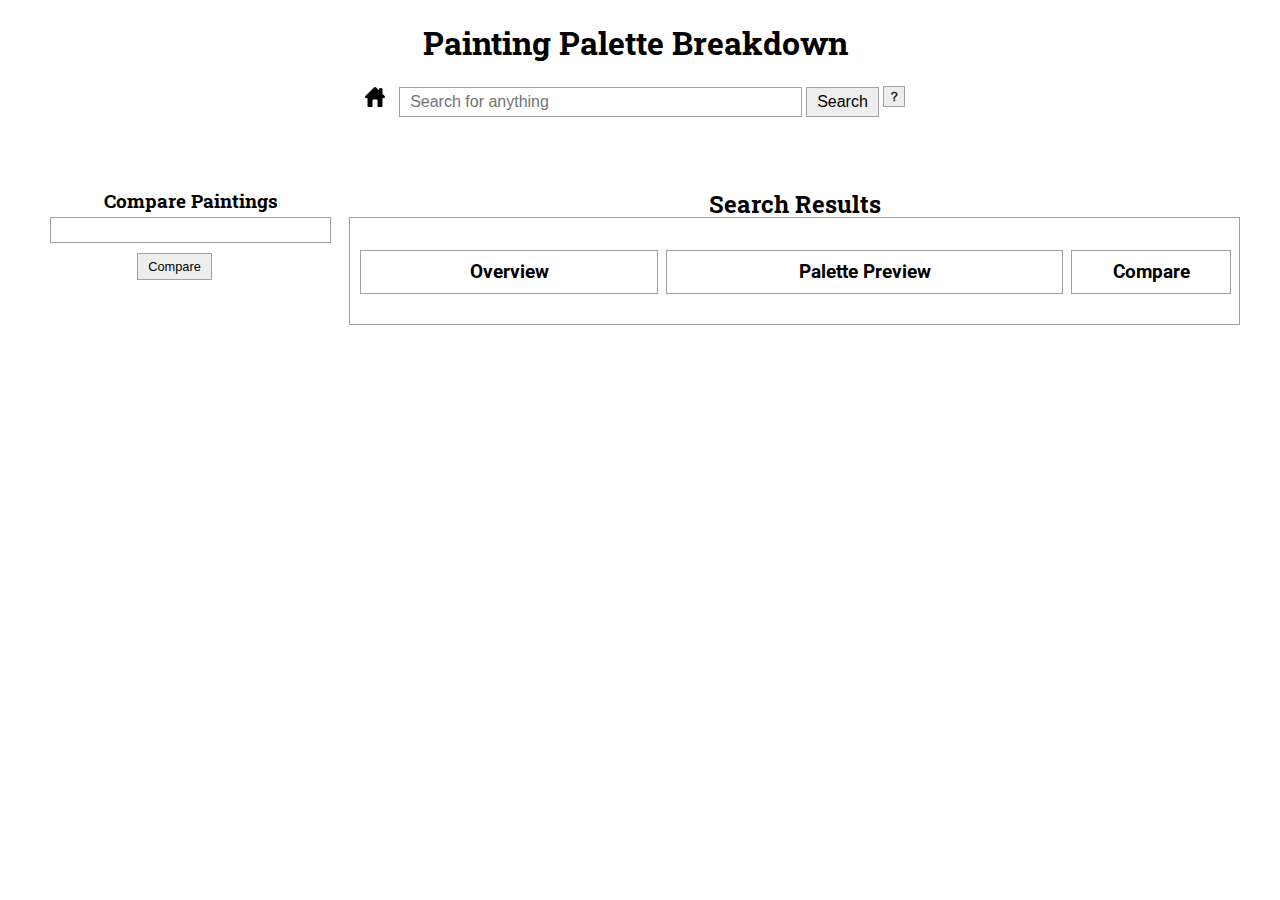
==== web/index.html @ 085f842a "Changed default colors and got homepage checkbox logic working" ====
<!DOCTYPE html>
<html lang="en">
<head>
  <meta charset="UTF-8">
  <meta name="viewport" content="width=device-width, initial-scale=1.0">

  <!-- CSS -->
  <link rel="stylesheet" type="text/css" href="/web/css/styles.css">

  <!-- Google Font -->
  <link href="https://fonts.googleapis.com/css2?family=Roboto+Slab:wght@400;700&family=Roboto:ital,wght@0,400;0,700;1,400;1,700&display=swap" rel="stylesheet">

  <title>Painting Palette Breakdown</title>
</head>
<body>
  
  <h1>Painting Palette Breakdown</h1>

  <div class="navbar">
    <!-- <img class="logo" src="/imgs/logo.png" alt="website logo"> -->
      <a class="navlink" href="/web/index.html"><img class="home-icon" src="/imgs/home.png"></a>
      <input 
          type="text"
          name="searchBar" 
          id="searchBar"
          placeholder="Search for anything"
      />
      <a href="/web/index.html"><button id="searchbutton" class="comparebutton">Search</button></a>
      <a href="/web/index.html"><img class="help-icon" src="/imgs/help.png" alt="help button"></a>
  </div>

  <div class="searchresults">
    <h2 class="resultstitle" id="searchString">Search Results</h2>
    <div class="results">
      <h3>Overview</h3>
      <h3>Palette Preview</h3>
      <h3>Compare</h3>

      <ul id="paintingList"></ul>
      </div>
    </div>
  </div>

  <div class="compareresults">
    <h3 class="resultstitle">Compare Paintings</h3>
      <ul id="compareList"></ul>
    </div>
    <a href="/web/compare.html"><button class="comparebutton">Compare</button></a>
  </div>

  <script src="/web/js/main.js"></script>
</body>
</html>
---- web/css/styles.css ----
body {
  margin: 0 10px 0 0;
  font-family: 'Roboto', 'sans-serif';
  font-size: 1rem;
  color: #000000;
  text-align: center;
}

h1 {
  font-family: 'Roboto Slab', 'serif';
  font-size: 2rem;
}

h2 {
  font-family: 'Roboto Slab', 'serif';
  font-size: 1.5rem;
}

/* SEARCH BAR/NAV BAR */

.navbar {
  display: inline-block;
  margin: auto 0;
  width: 100%;
}

#searchBar {
  margin: 0 auto;
  width: 30%;
  padding: 5px 10px;
  font-size: 1rem;
  border: 1px solid #a1a1a1;
}

.help-icon {
  background-color: #eeeeee;
  width: 20px; 
  padding: 2px 0px;
  border: 1px solid #a1a1a1;
}

.resultstitle {
  font-family: 'Roboto Slab', 'serif';
  margin-top: -30px;
}

.navlink {
  display: inline-block;
  margin-right: 10px;
  color: #000;
  text-transform: uppercase;
  text-decoration: none;
  font-weight: 700;
}

.home-icon {
  margin: 0 auto;
  width: 20px;
}

/* SEARCH RESULTS */

.searchresults {
  margin: 100px 30px 0 0;
  float: right;
  width: 70%;
  border: 1px solid #a1a1a1;
}

.results {
  margin: 0 10px;
  display: grid;
  grid-gap: 10px;
  grid-template-columns: 1.5fr 2fr .8fr;
  grid-template-areas: 
      'label label label'
      'painting painting painting';
}

.results > h3 {
  margin: 10px 0;
  display: inline-block;
  width: 100%;
  padding: 10px 0;
  border: 1px solid #a1a1a1;
}

#paintingList {
  margin: 0 0 10px;
  display: grid;
  grid-area: painting;
  grid-template-columns: 100%;
  grid-gap: 10px;
  padding: 0;
}

.painting {
  list-style-type: none;
  border: 1px solid #a1a1a1;
  display: grid;
  grid-template-columns: 1.5fr 2fr .8fr;
  grid-template-areas: 
      'info palette checkbox';
}

.paintingimg {
  float: left;
  margin-left: 10px;
  max-width: 80px;
  max-height: 80px;
}

.painting > p {
  grid-area: info;
  margin: auto 0;
}

.info {
  margin: auto 0;
  grid-area: info;
  display: inline;
  margin-left: 100px;
  text-align: left;
}

.painting > .palette {
  margin: auto auto;
  grid-area: palette;
}

.box {
  float: left;
  margin: 20px 5px;
  width: 60px;
  height: 60px;
}

.painting > .checkbox {
  margin: auto auto;
  grid-area: checkbox;
}

/* COMPARE PANEL */

.compareresults {
  margin: 100px 0 0 50px;
  float: left;
  width: 22%;
  border: 1px solid #a1a1a1;
}

#compareList {
  margin: 0 10px 10px;
  display: grid;
  grid-area: painting;
  grid-template-columns: 100%;
  grid-gap: 10px;
  padding: 0;
}

.compares {
  list-style-type: none;
  border: 1px solid #a1a1a1;
  display: grid;
  grid-template-columns: 3fr 1fr;
  grid-template-areas: 
      'info checkbox';
}

.info {
  margin: auto 0;
  grid-area: info;
  display: inline;
  margin-left: 100px;
  text-align: left;
}

.checkbox {
  margin: auto auto;
  grid-area: checkbox;
}

.comparebutton {
  background-color: #eeeeee;
  margin: 10px auto;
  padding: 5px 10px;
  font-size: 0.8rem;
  border: 1px solid #a1a1a1;
}

#searchbutton {
  margin: 0px auto;
  font-size: 1rem;
}

/* RADAR CHART */

.legend {
  font-family: 'Lato', sans-serif;
  fill: #333333;
}

.tooltip {
  fill: #333333;
}

.radarchart {
  display: inline-block;
  /* margin-right: 50px; */
}

.radarChart {
  display: inline-block;
}

.paintingsidebar {
  margin: 100px 50px 0 0;
  float: right;
  width: 15%;
  border: 1px solid #a1a1a1;float: right;
  border: 1px solid black;
}
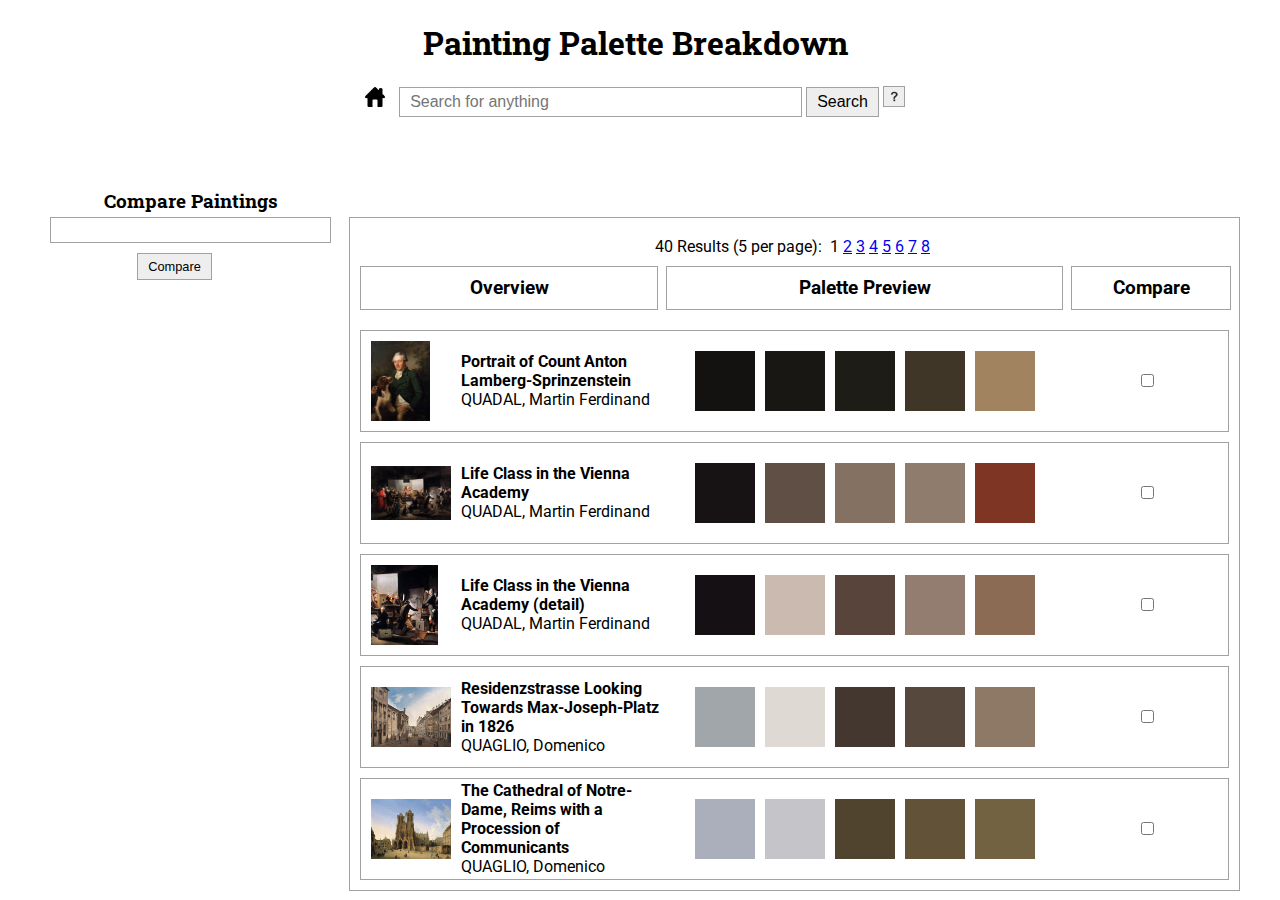
==== commit 532f3b59: "Minor formatting changes / added onload" ====
--- a/web/index.html
+++ b/web/index.html
@@ -30,7 +30,13 @@
   </div>
 
   <div class="searchresults">
-    <h2 class="resultstitle" id="searchString">Search Results</h2>
+    <div>
+      <!-- <h2 class="resultstitle" id="searchString">Search Results</h2> -->
+      <br />
+      <div>
+        <div id="pageLinks" />
+      </div>
+    </div>
     <div class="results">
       <h3>Overview</h3>
       <h3>Palette Preview</h3>
@@ -43,7 +49,9 @@
 
   <div class="compareresults">
     <h3 class="resultstitle">Compare Paintings</h3>
+    <div class="scrollcover">
       <ul id="compareList"></ul>
+    </div>
     </div>
     <a href="/web/compare.html"><button class="comparebutton">Compare</button></a>
   </div>
--- a/web/css/styles.css
+++ b/web/css/styles.css
@@ -149,33 +149,52 @@
   border: 1px solid #a1a1a1;
 }
 
+.scrollcover {
+  max-height: 400px;
+  overflow: scroll;
+}
+
 #compareList {
   margin: 0 10px 10px;
   display: grid;
-  grid-area: painting;
   grid-template-columns: 100%;
   grid-gap: 10px;
   padding: 0;
 }
 
 .compares {
+  margin: 0;
+  padding: 10px 0;
   list-style-type: none;
   border: 1px solid #a1a1a1;
   display: grid;
-  grid-template-columns: 3fr 1fr;
+  grid-template-columns: 3fr 0.5fr;
   grid-template-areas: 
       'info checkbox';
 }
 
-.info {
+.compares > p {
+  grid-area: info;
+  margin: auto 0;
+}
+
+.paintingimg3 {
+  float: left;
+  margin-left: 10px;
+  max-width: 80px;
+  max-height: 80px;
+}
+
+.compares > .info {
   margin: auto 0;
   grid-area: info;
   display: inline;
   margin-left: 100px;
   text-align: left;
-}
-
-.checkbox {
+  font-size: 0.8rem;
+}
+
+.compares > .checkbox {
   margin: auto auto;
   grid-area: checkbox;
 }
@@ -205,18 +224,88 @@
 }
 
 .radarchart {
-  display: inline-block;
-  /* margin-right: 50px; */
+  margin-top: 20px;
+  display: inline-block;
+}
+
+/* if no fixed pos: remove this */
+.radarchart > h2 {
+  position: fixed;
+  margin-left: -80px;
 }
 
 .radarChart {
   display: inline-block;
+  /* if no fixed pos: remove this */
+  position: fixed;
+  margin-top: 70px;
+  margin-left: -250px;
 }
 
 .paintingsidebar {
-  margin: 100px 50px 0 0;
+  margin: 50px 100px 0 0;
   float: right;
-  width: 15%;
-  border: 1px solid #a1a1a1;float: right;
-  border: 1px solid black;
-}
+  width: 32%;
+}
+
+#selectedList {
+  margin: auto 0;
+  padding: 10px;
+  list-style-type: none;
+}
+
+.selectedPainting {
+  margin: 10px 0;
+  padding: 10px;
+  list-style-type: none;
+  border: 1px solid #a1a1a1;
+  display: grid;
+  grid-template-columns: 1fr 4fr;
+  grid-template-areas: 
+      'image info'
+      'image palette';
+}
+
+.selectedPainting > p {
+  grid-area: image;
+  padding: 0;
+  margin: 0;
+}
+
+.selectedPainting > .info {
+  margin: auto 0;
+  grid-area: info;
+  display: inline;
+  text-align: left;
+  font-size: 0.8rem;
+  margin-left: 10px;
+}
+
+.selectedPainting > .palette {
+  margin: auto 0;
+  grid-area: palette;
+  margin-left: 10px;
+}
+
+.selectedtitle {
+  margin: 50px 0 0;
+  line-height: 0;
+}
+
+.paintingimg2 {
+  float: left;
+  max-width: 100px;
+  max-height: 100px;
+}
+
+.selectedImagePreview {
+  max-height: 300px;
+  max-width: 400px;
+}
+
+.smallbox {
+  width: 40px;
+  height: 40px;
+  float: left;
+  margin: 2px 4px 0;
+}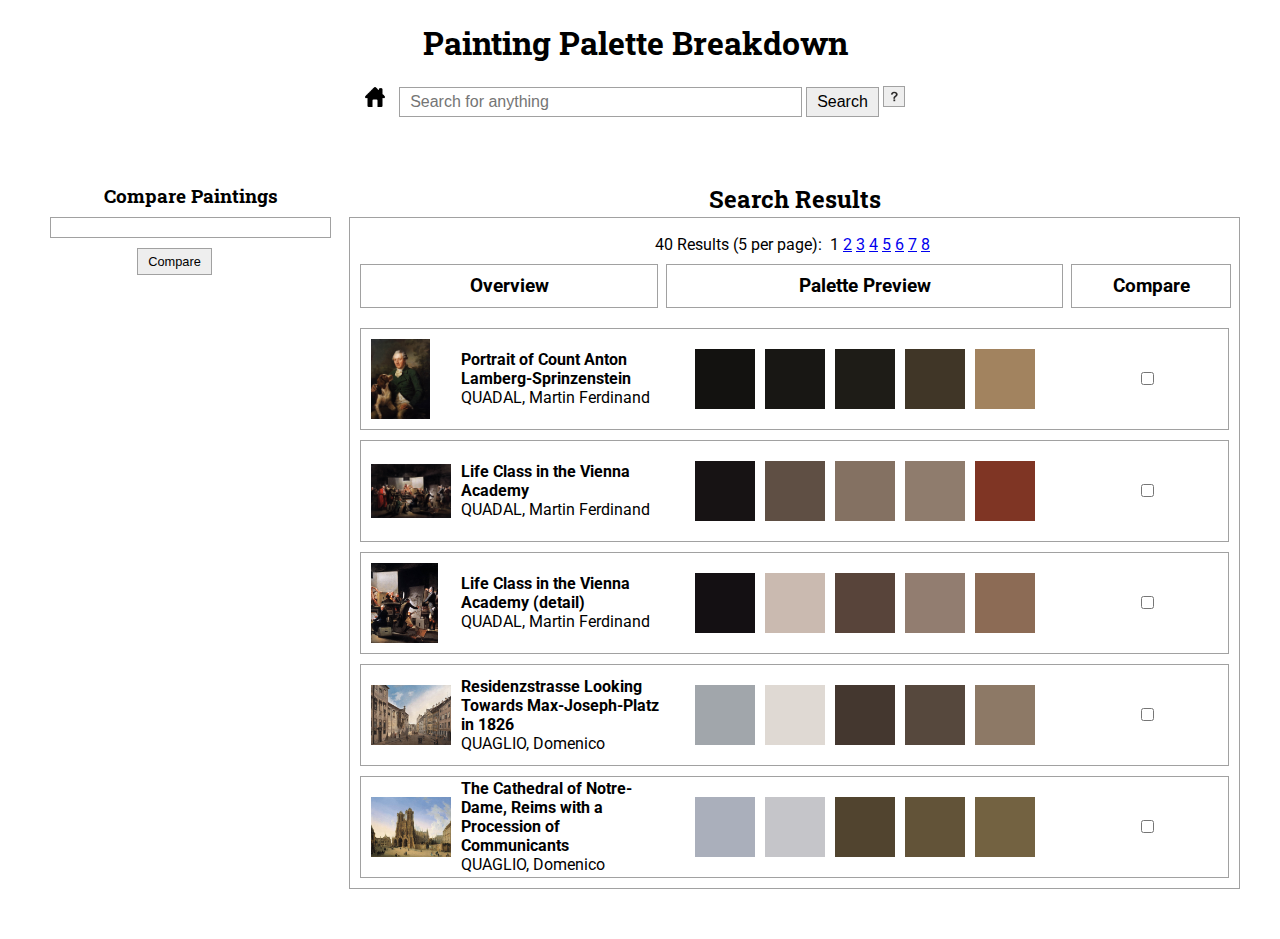
==== commit 71ed9fa0: "Added hex color tooltip for search and compare page palettes" ====
--- a/web/index.html
+++ b/web/index.html
@@ -30,13 +30,8 @@
   </div>
 
   <div class="searchresults">
-    <div>
-      <!-- <h2 class="resultstitle" id="searchString">Search Results</h2> -->
-      <br />
-      <div>
-        <div id="pageLinks" />
-      </div>
-    </div>
+      <h2 class="resultstitle">Search Results</h2>
+      <div id="pageLinks"></div>
     <div class="results">
       <h3>Overview</h3>
       <h3>Palette Preview</h3>
@@ -44,7 +39,6 @@
 
       <ul id="paintingList"></ul>
       </div>
-    </div>
   </div>
 
   <div class="compareresults">
--- a/web/css/styles.css
+++ b/web/css/styles.css
@@ -41,7 +41,7 @@
 
 .resultstitle {
   font-family: 'Roboto Slab', 'serif';
-  margin-top: -30px;
+  margin-top: -35px;
 }
 
 .navlink {
@@ -61,7 +61,7 @@
 /* SEARCH RESULTS */
 
 .searchresults {
-  margin: 100px 30px 0 0;
+  margin: 100px 30px 50px 0;
   float: right;
   width: 70%;
   border: 1px solid #a1a1a1;
@@ -85,6 +85,11 @@
   border: 1px solid #a1a1a1;
 }
 
+#pageLinks {
+  margin: 0 auto;
+  padding: 0;
+}
+
 #paintingList {
   margin: 0 0 10px;
   display: grid;
@@ -108,6 +113,7 @@
   margin-left: 10px;
   max-width: 80px;
   max-height: 80px;
+  cursor: pointer;
 }
 
 .painting > p {
@@ -135,6 +141,25 @@
   height: 60px;
 }
 
+/* Tooltip text */
+.box .tooltiptext {
+  visibility: hidden;
+  background-color: black;
+  color: #fff;
+  text-align: center;
+  padding: 5px 10px;
+  border-radius: 6px;
+ 
+  /* Position the tooltip text - see examples below! */
+  position: absolute;
+  z-index: 1;
+}
+
+/* Show the tooltip text when you mouse over the tooltip container */
+.box:hover .tooltiptext {
+  visibility: visible;
+}
+
 .painting > .checkbox {
   margin: auto auto;
   grid-area: checkbox;
@@ -151,7 +176,7 @@
 
 .scrollcover {
   max-height: 400px;
-  overflow: scroll;
+  overflow-y: scroll;
 }
 
 #compareList {
@@ -301,6 +326,7 @@
 .selectedImagePreview {
   max-height: 300px;
   max-width: 400px;
+  cursor: pointer;
 }
 
 .smallbox {
@@ -308,4 +334,23 @@
   height: 40px;
   float: left;
   margin: 2px 4px 0;
+}
+
+/* Tooltip text */
+.smallbox .tooltiptext {
+  visibility: hidden;
+  background-color: black;
+  color: #fff;
+  text-align: center;
+  padding: 5px 10px;
+  border-radius: 6px;
+ 
+  /* Position the tooltip text - see examples below! */
+  position: absolute;
+  z-index: 1;
+}
+
+/* Show the tooltip text when you mouse over the tooltip container */
+.smallbox:hover .tooltiptext {
+  visibility: visible;
 }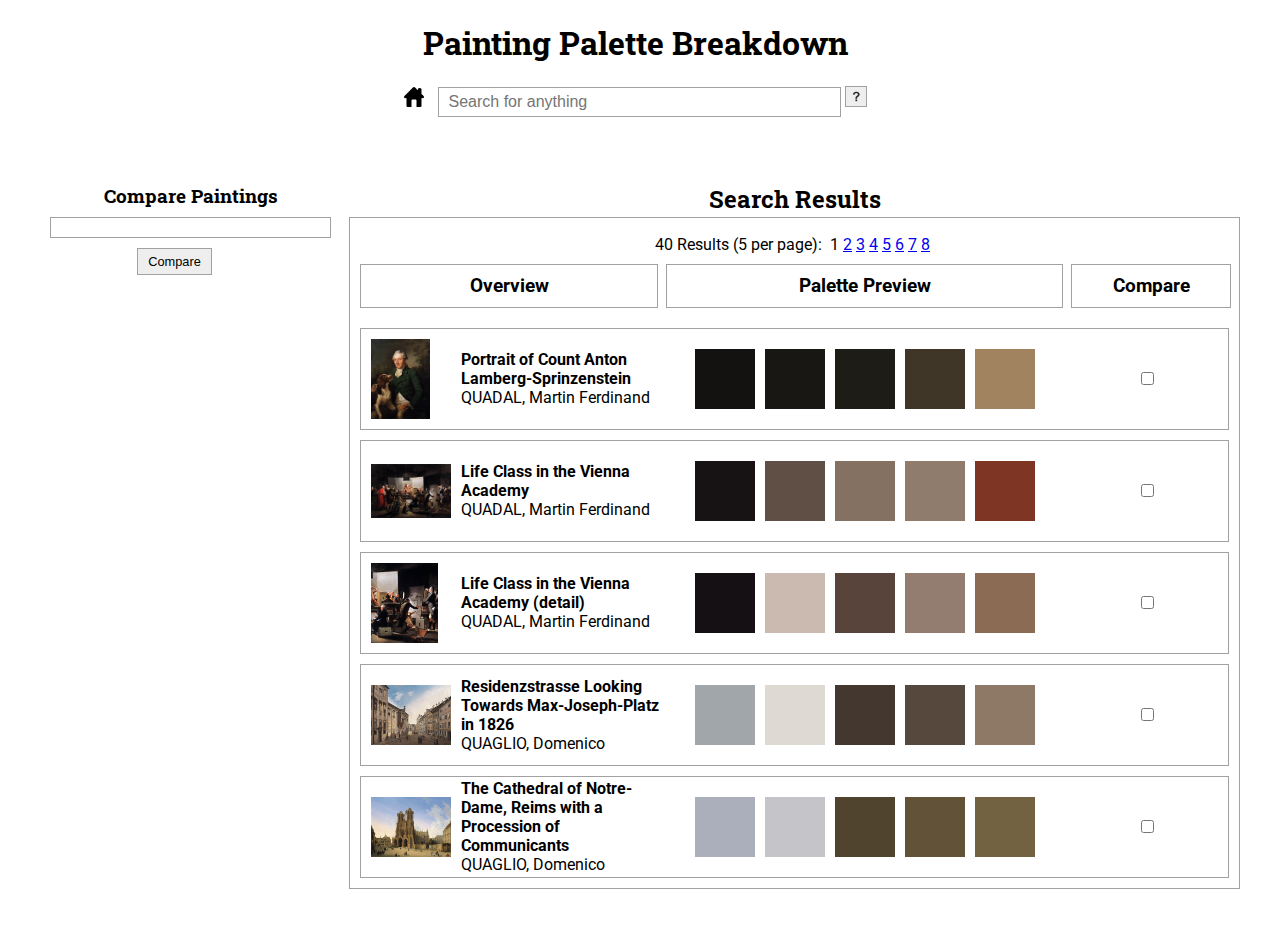
==== commit c67df96a: "Added popups to the help icons" ====
--- a/web/index.html
+++ b/web/index.html
@@ -25,8 +25,19 @@
           id="searchBar"
           placeholder="Search for anything"
       />
-      <a href="/web/index.html"><button id="searchbutton" class="comparebutton">Search</button></a>
-      <a href="/web/index.html"><img class="help-icon" src="/imgs/help.png" alt="help button"></a>
+      <div class="popup" onclick="helpPopupFunction()">
+      <img class="help-icon" src="/imgs/help.png" alt="help button">
+      <span class="popuptext" id="helpPopup">
+        <strong>How to Use the Program:</strong>
+        <ol>
+          <li>Use the search bar to search for an artist or painting title. If you would like to find more specific results, you are able to specify any of these five categories: 'artist:', 'painting:', 'technique:', 'type:', or 'timeline:'. First type any of those strings followed by, without a space, the search you would like to conduct. </li>
+          <li>Select paintings, by clicking on the checkbox for that painting, to add paintings to your comparison sidebar. This sidebar holds all the paintings you would like to compare the color palettes of. You may click the checkbox to remove them from the sidebar.</li>
+          <li>Click the 'Compare' button when you are ready to move to the comparison page.</li>
+          <li>On the comparison page, you will see a radar chart featuring all of the color information for each painting. There is a default 'focus painting', which shows a large version of the painting and its title and artist, on top of the 'Selected Paintings' sidebar. This focus painting's radar chart blob/area will be the darker and more opaque of all the other blobs.</li>
+          <li>You may click on other paintings in the 'Selected Paintings' sidebar to change the 'focus painting'.</li>
+        </ol>
+      </span>
+      </div>
   </div>
 
   <div class="searchresults">
--- a/web/css/styles.css
+++ b/web/css/styles.css
@@ -37,6 +37,62 @@
   width: 20px; 
   padding: 2px 0px;
   border: 1px solid #a1a1a1;
+}
+
+.popup {
+  position: relative;
+  display: inline-block;
+  cursor: pointer;
+  -webkit-user-select: none;
+  -moz-user-select: none;
+  -ms-user-select: none;
+  user-select: none;
+}
+
+/* The actual popup */
+.popup .popuptext {
+  visibility: hidden;
+  width: 400px;
+  background-color: #555;
+  color: #fff;
+  text-align: left;
+  border-radius: 6px;
+  padding: 10px;
+  position: absolute;
+  z-index: 1;
+  top: 125%;
+  right: 50%;
+  margin-left: -80px;
+}
+
+/* Popup arrow */
+.popup .popuptext::after {
+  content: "";
+  position: absolute;
+  top: 100%;
+  left: 50%;
+  margin-left: -5px;
+  border-width: 5px;
+  border-style: solid;
+  border-color: #555 transparent transparent transparent;
+}
+
+/* Toggle this class - hide and show the popup */
+.popup .show {
+  visibility: visible;
+  -webkit-animation: fadeIn 1s;
+  animation: fadeIn 1s;
+}
+
+/* Add animation (fade in the popup) */
+@-webkit-keyframes fadeIn {
+  from {opacity: 0;} 
+  to {opacity: 1;}
+}
+
+@keyframes fadeIn {
+  from {opacity: 0;}
+  to {opacity:1 ;}
 }
 
 .resultstitle {
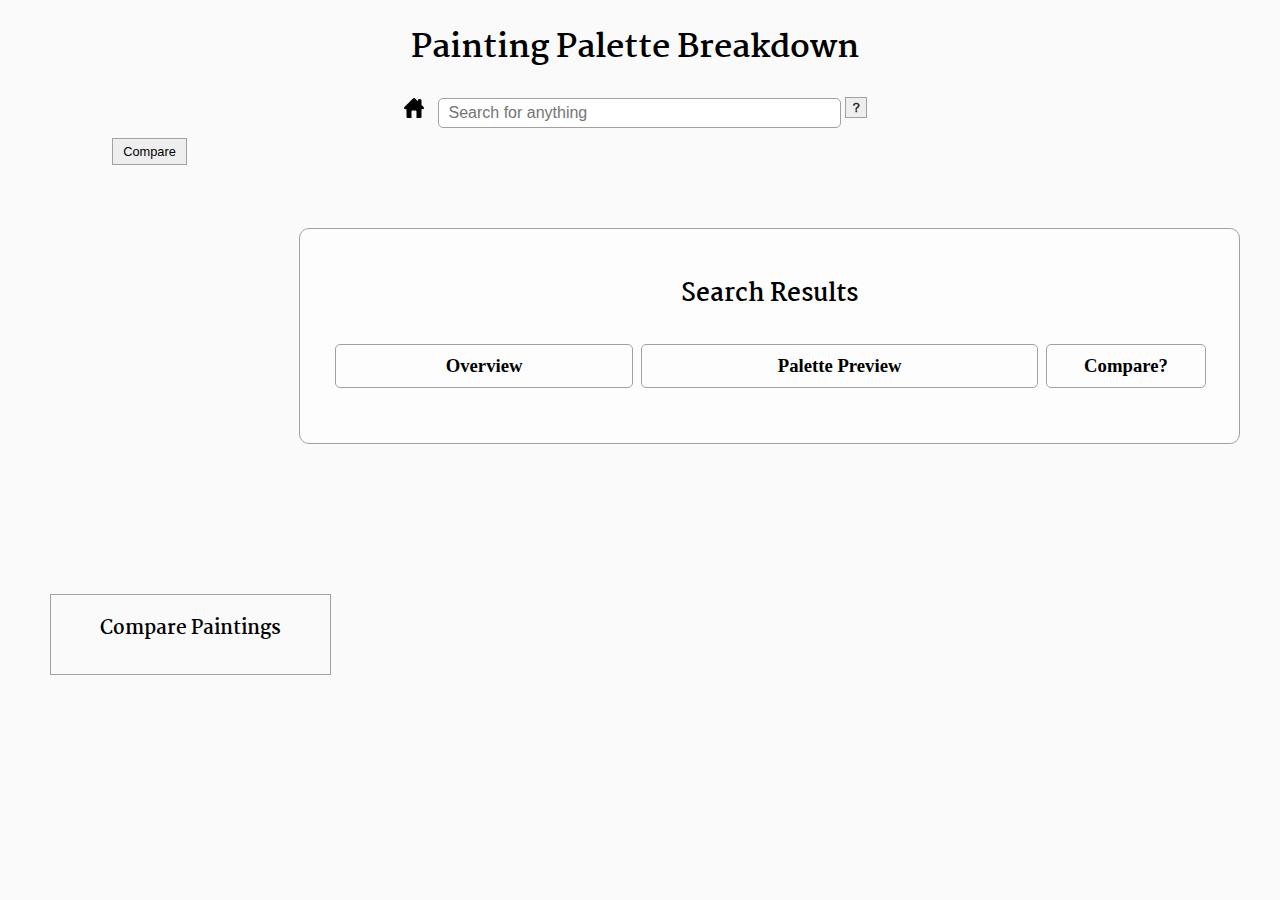
==== commit a4c7f929: "Some UI updates" ====
--- a/web/index.html
+++ b/web/index.html
@@ -9,12 +9,21 @@
 
   <!-- Google Font -->
   <link href="https://fonts.googleapis.com/css2?family=Roboto+Slab:wght@400;700&family=Roboto:ital,wght@0,400;0,700;1,400;1,700&display=swap" rel="stylesheet">
+  <link href="https://fonts.googleapis.com/css2?family=Nunito:wght@200;600&display=swap" rel="stylesheet"> 
+
+  <link href="https://fonts.googleapis.com/css2?family=Martel&display=swap" rel="stylesheet">
+
+  <link href="https://fonts.googleapis.com/css2?family=EB+Garamond:ital,wght@0,600;1,400&display=swap" rel="stylesheet">
+
+
+
+
 
   <title>Painting Palette Breakdown</title>
 </head>
 <body>
   
-  <h1>Painting Palette Breakdown</h1>
+  <h1 class="mainLogoText">Painting Palette Breakdown</h1>
 
   <div class="navbar">
     <!-- <img class="logo" src="/imgs/logo.png" alt="website logo"> -->
@@ -46,7 +55,7 @@
     <div class="results">
       <h3>Overview</h3>
       <h3>Palette Preview</h3>
-      <h3>Compare</h3>
+      <h3>Compare?</h3>
 
       <ul id="paintingList"></ul>
       </div>
--- a/web/css/styles.css
+++ b/web/css/styles.css
@@ -1,18 +1,22 @@
 body {
   margin: 0 10px 0 0;
-  font-family: 'Roboto', 'sans-serif';
+  /*font-family: 'Roboto', 'sans-serif';*/
+  /*font-family: 'Martel', serif;*/
   font-size: 1rem;
   color: #000000;
   text-align: center;
+  background-color: #fafafa;
 }
 
 h1 {
-  font-family: 'Roboto Slab', 'serif';
+  /*font-family: 'Roboto Slab', 'serif';*/
+  font-family: 'Martel', serif;
   font-size: 2rem;
 }
 
 h2 {
-  font-family: 'Roboto Slab', 'serif';
+  /*font-family: 'Roboto Slab', 'serif';*/
+  font-family: 'Martel', serif;
   font-size: 1.5rem;
 }
 
@@ -30,6 +34,7 @@
   padding: 5px 10px;
   font-size: 1rem;
   border: 1px solid #a1a1a1;
+  border-radius: 5px;
 }
 
 .help-icon {
@@ -96,8 +101,9 @@
 }
 
 .resultstitle {
-  font-family: 'Roboto Slab', 'serif';
-  margin-top: -35px;
+  /*font-family: 'Roboto Slab', 'serif';*/
+  font-family: 'Martel', 'serif';
+  /*margin-top: -35px;*/
 }
 
 .navlink {
@@ -121,6 +127,12 @@
   float: right;
   width: 70%;
   border: 1px solid #a1a1a1;
+  border-radius: 10px;
+  background-color: #fdfdfd;
+  padding-top: 25px;
+  padding-left: 25px;
+  padding-right: 25px;
+  padding-bottom: 25px;
 }
 
 .results {
@@ -139,11 +151,11 @@
   width: 100%;
   padding: 10px 0;
   border: 1px solid #a1a1a1;
+  border-radius: 5px;
 }
 
 #pageLinks {
   margin: 0 auto;
-  padding: 0;
 }
 
 #paintingList {
@@ -162,6 +174,7 @@
   grid-template-columns: 1.5fr 2fr .8fr;
   grid-template-areas: 
       'info palette checkbox';
+      border-radius: 4px;
 }
 
 .paintingimg {
@@ -195,6 +208,7 @@
   margin: 20px 5px;
   width: 60px;
   height: 60px;
+  border-radius: 5px;
 }
 
 /* Tooltip text */
@@ -409,4 +423,21 @@
 /* Show the tooltip text when you mouse over the tooltip container */
 .smallbox:hover .tooltiptext {
   visibility: visible;
+}
+
+.paintingSearchTechniqueText {
+  color: #7a7a7a;
+  text-shadow: #000;
+  font-family: 'Nunito', sans-serif;
+}
+
+.paintingSearchMainText {
+  color: #000000;
+  /*font-family: 'Nunito', sans-serif;*/
+  font-family: 'EB Garamond', serif;
+  font-size: 13pt;
+}
+
+.mainLogoText {
+  font-family: 'Martel', serif;
 }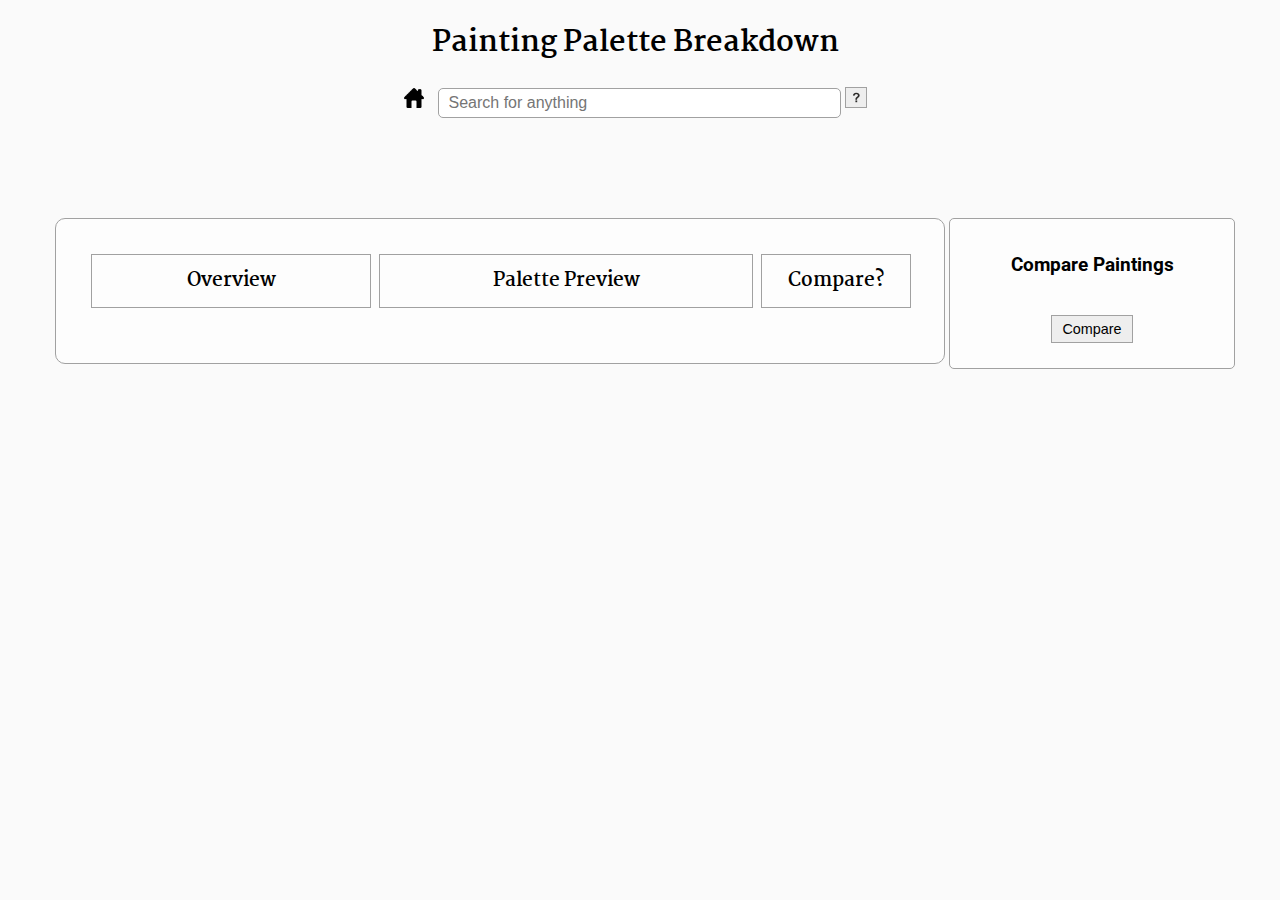
==== commit 32e29cf2: "Fixed radar chart ordering; beginning font/layout fixes" ====
--- a/web/index.html
+++ b/web/index.html
@@ -11,13 +11,9 @@
   <link href="https://fonts.googleapis.com/css2?family=Roboto+Slab:wght@400;700&family=Roboto:ital,wght@0,400;0,700;1,400;1,700&display=swap" rel="stylesheet">
   <link href="https://fonts.googleapis.com/css2?family=Nunito:wght@200;600&display=swap" rel="stylesheet"> 
 
-  <link href="https://fonts.googleapis.com/css2?family=Martel&display=swap" rel="stylesheet">
+<link href="https://fonts.googleapis.com/css2?family=Martel+Sans:wght@400;700&family=Martel:wght@400;700&display=swap" rel="stylesheet">
 
   <link href="https://fonts.googleapis.com/css2?family=EB+Garamond:ital,wght@0,600;1,400&display=swap" rel="stylesheet">
-
-
-
-
 
   <title>Painting Palette Breakdown</title>
 </head>
@@ -50,7 +46,6 @@
   </div>
 
   <div class="searchresults">
-      <h2 class="resultstitle">Search Results</h2>
       <div id="pageLinks"></div>
     <div class="results">
       <h3>Overview</h3>
@@ -66,10 +61,9 @@
     <div class="scrollcover">
       <ul id="compareList"></ul>
     </div>
+      <a href="/web/compare.html"><button class="comparebutton">Compare</button></a>
     </div>
-    <a href="/web/compare.html"><button class="comparebutton">Compare</button></a>
-  </div>
-
+    
   <script src="/web/js/main.js"></script>
 </body>
 </html>--- a/web/css/styles.css
+++ b/web/css/styles.css
@@ -1,7 +1,6 @@
 body {
   margin: 0 10px 0 0;
-  /*font-family: 'Roboto', 'sans-serif';*/
-  /*font-family: 'Martel', serif;*/
+  font-family: 'Roboto', 'sans-serif';
   font-size: 1rem;
   color: #000000;
   text-align: center;
@@ -11,7 +10,7 @@
 h1 {
   /*font-family: 'Roboto Slab', 'serif';*/
   font-family: 'Martel', serif;
-  font-size: 2rem;
+  font-size: 1.8rem;
 }
 
 h2 {
@@ -101,9 +100,8 @@
 }
 
 .resultstitle {
-  /*font-family: 'Roboto Slab', 'serif';*/
-  font-family: 'Martel', 'serif';
-  /*margin-top: -35px;*/
+  font-family: 'Roboto', 'sans-serif';
+  font-size: 1.2rem;
 }
 
 .navlink {
@@ -123,16 +121,13 @@
 /* SEARCH RESULTS */
 
 .searchresults {
-  margin: 100px 30px 50px 0;
-  float: right;
-  width: 70%;
+  margin: 100px 0 50px 55px;
+  float: left;
+  width: 66%;
   border: 1px solid #a1a1a1;
   border-radius: 10px;
   background-color: #fdfdfd;
-  padding-top: 25px;
-  padding-left: 25px;
-  padding-right: 25px;
-  padding-bottom: 25px;
+  padding: 25px;
 }
 
 .results {
@@ -150,8 +145,8 @@
   display: inline-block;
   width: 100%;
   padding: 10px 0;
-  border: 1px solid #a1a1a1;
-  border-radius: 5px;
+  font-family: 'Martel', serif;
+  border: 1px solid #a1a1a1;
 }
 
 #pageLinks {
@@ -174,14 +169,13 @@
   grid-template-columns: 1.5fr 2fr .8fr;
   grid-template-areas: 
       'info palette checkbox';
-      border-radius: 4px;
 }
 
 .paintingimg {
   float: left;
   margin-left: 10px;
-  max-width: 80px;
-  max-height: 80px;
+  max-width: 85px;
+  max-height: 90px;
   cursor: pointer;
 }
 
@@ -194,7 +188,7 @@
   margin: auto 0;
   grid-area: info;
   display: inline;
-  margin-left: 100px;
+  margin-left: 110px;
   text-align: left;
 }
 
@@ -206,8 +200,8 @@
 .box {
   float: left;
   margin: 20px 5px;
-  width: 60px;
-  height: 60px;
+  width: 70px;
+  height: 70px;
   border-radius: 5px;
 }
 
@@ -238,10 +232,13 @@
 /* COMPARE PANEL */
 
 .compareresults {
-  margin: 100px 0 0 50px;
-  float: left;
-  width: 22%;
-  border: 1px solid #a1a1a1;
+  margin: 100px 35px 0 0;
+  float: right;
+  width: 20%;
+  background-color: #fdfdfd;
+  border: 1px solid #a1a1a1;
+  border-radius: 5px;
+  padding: 15px;
 }
 
 .scrollcover {
@@ -298,7 +295,7 @@
   background-color: #eeeeee;
   margin: 10px auto;
   padding: 5px 10px;
-  font-size: 0.8rem;
+  font-size: 0.9rem;
   border: 1px solid #a1a1a1;
 }
 
@@ -428,14 +425,13 @@
 .paintingSearchTechniqueText {
   color: #7a7a7a;
   text-shadow: #000;
-  font-family: 'Nunito', sans-serif;
+  font-family: 'Roboto', sans-serif;
 }
 
 .paintingSearchMainText {
   color: #000000;
-  /*font-family: 'Nunito', sans-serif;*/
-  font-family: 'EB Garamond', serif;
-  font-size: 13pt;
+  font-family: 'Martel', 'serif';
+  font-size: 0.9rem;
 }
 
 .mainLogoText {
